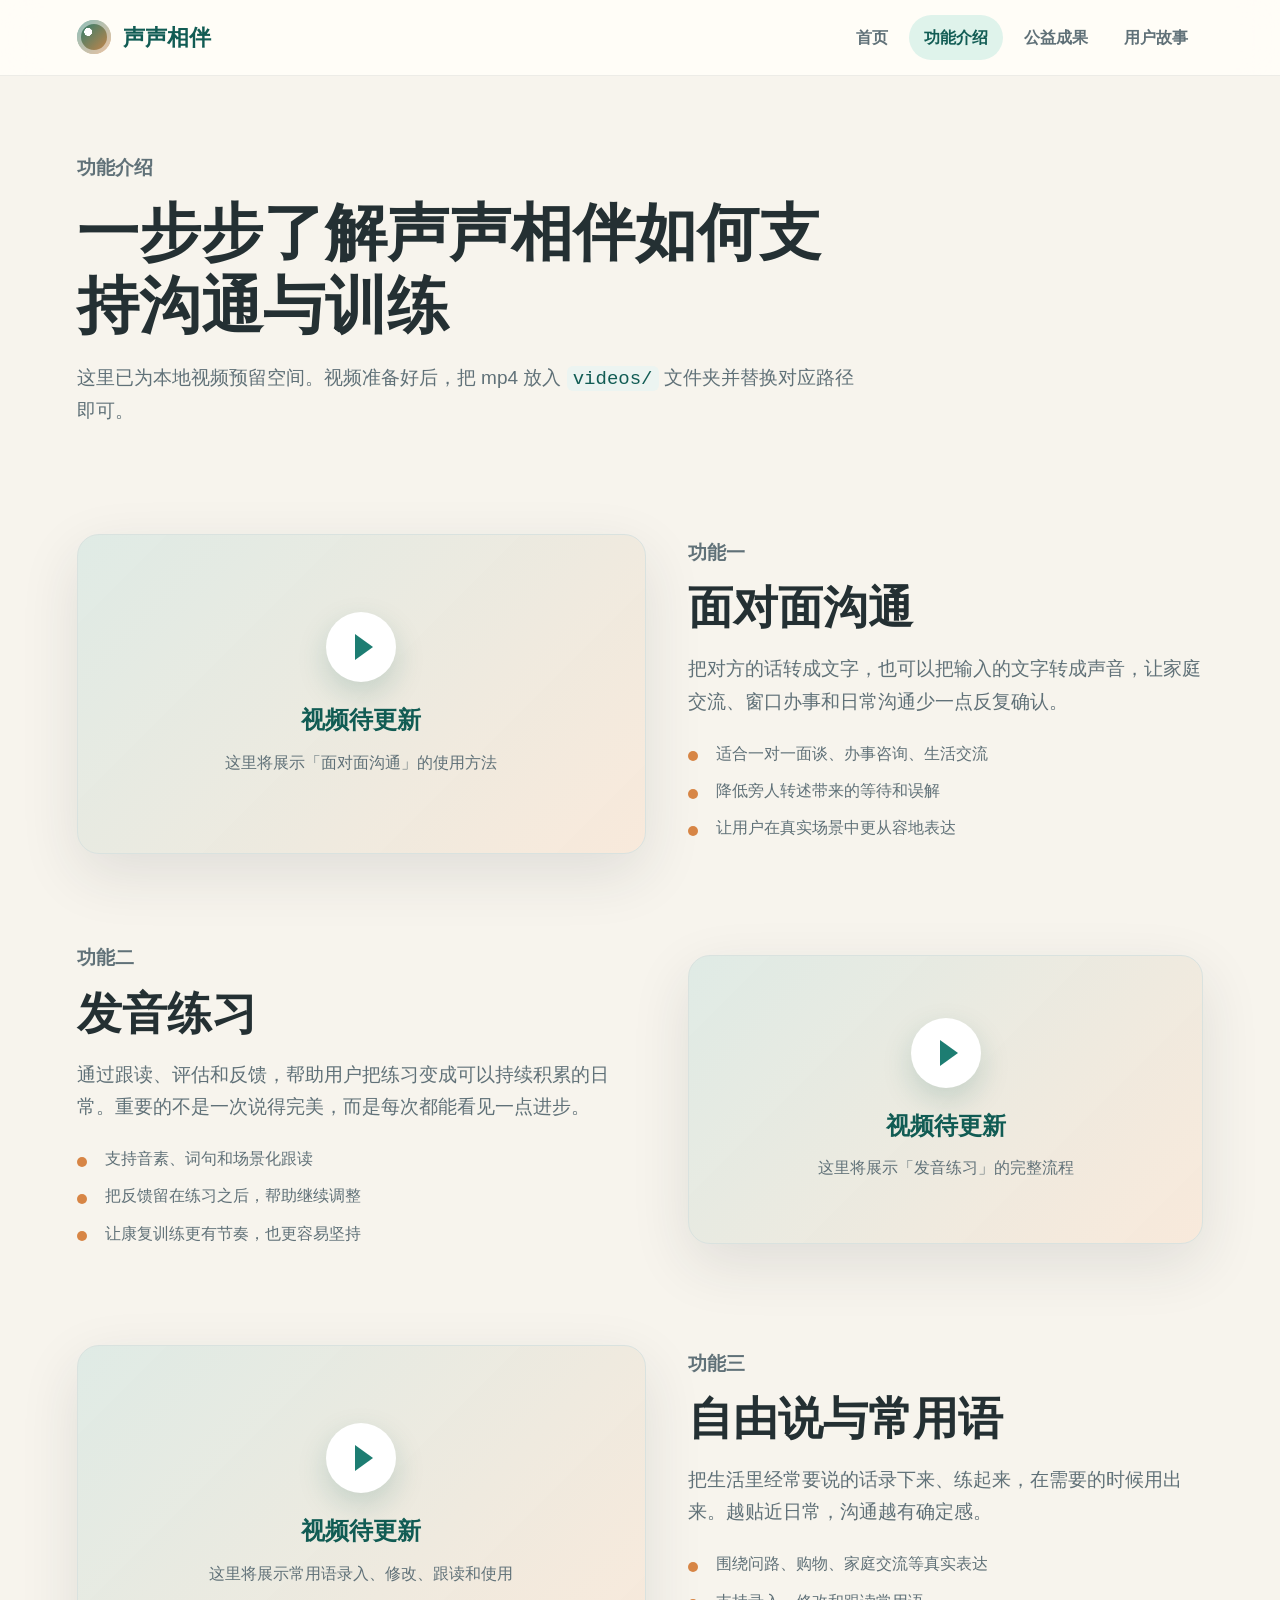
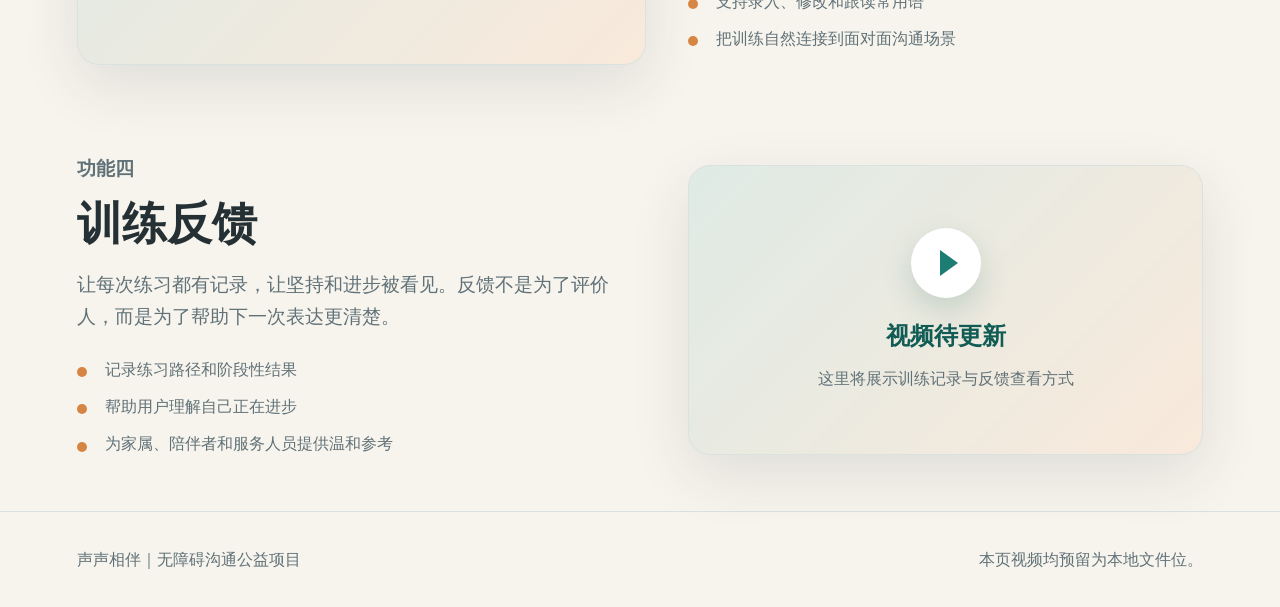
==== features.html @ 74983204 "feat: create shengsheng xiangban static site" ====
<!doctype html>
<html lang="zh-CN">
  <head>
    <meta charset="utf-8" />
    <meta name="viewport" content="width=device-width, initial-scale=1" />
    <title>功能介绍｜声声相伴</title>
    <meta name="description" content="了解声声相伴如何通过面对面沟通、发音练习、自由说和训练反馈支持无障碍沟通。" />
    <link rel="stylesheet" href="assets/styles.css" />
  </head>
  <body>
    <a class="skip-link" href="#main">跳到主要内容</a>
    <header class="site-header">
      <a class="brand" href="index.html"><span class="brand-mark" aria-hidden="true"></span><span>声声相伴</span></a>
      <button class="nav-toggle" type="button" aria-expanded="false" aria-controls="site-nav">
        <span class="sr-only">打开导航</span><span aria-hidden="true"></span>
      </button>
      <nav class="site-nav" id="site-nav" aria-label="主导航">
        <a href="index.html">首页</a>
        <a class="active" href="features.html">功能介绍</a>
        <a href="impact.html">公益成果</a>
        <a href="stories.html">用户故事</a>
      </nav>
    </header>

    <main id="main">
      <section class="page-hero">
        <p class="eyebrow">功能介绍</p>
        <h1>一步步了解声声相伴如何支持沟通与训练</h1>
        <p>这里已为本地视频预留空间。视频准备好后，把 mp4 放入 <code>videos/</code> 文件夹并替换对应路径即可。</p>
      </section>

      <section class="feature-detail" id="face-to-face">
        <div class="video-placeholder" data-video-label="面对面沟通" data-video-src="videos/face-to-face.mp4">
          <div class="play-mark" aria-hidden="true"></div>
          <p>视频待更新</p>
          <span>这里将展示「面对面沟通」的使用方法</span>
        </div>
        <div class="detail-copy">
          <p class="eyebrow">功能一</p>
          <h2>面对面沟通</h2>
          <p>把对方的话转成文字，也可以把输入的文字转成声音，让家庭交流、窗口办事和日常沟通少一点反复确认。</p>
          <ul class="check-list">
            <li>适合一对一面谈、办事咨询、生活交流</li>
            <li>降低旁人转述带来的等待和误解</li>
            <li>让用户在真实场景中更从容地表达</li>
          </ul>
        </div>
      </section>

      <section class="feature-detail reverse" id="pronunciation">
        <div class="video-placeholder" data-video-label="发音练习" data-video-src="videos/pronunciation-practice.mp4">
          <div class="play-mark" aria-hidden="true"></div>
          <p>视频待更新</p>
          <span>这里将展示「发音练习」的完整流程</span>
        </div>
        <div class="detail-copy">
          <p class="eyebrow">功能二</p>
          <h2>发音练习</h2>
          <p>通过跟读、评估和反馈，帮助用户把练习变成可以持续积累的日常。重要的不是一次说得完美，而是每次都能看见一点进步。</p>
          <ul class="check-list">
            <li>支持音素、词句和场景化跟读</li>
            <li>把反馈留在练习之后，帮助继续调整</li>
            <li>让康复训练更有节奏，也更容易坚持</li>
          </ul>
        </div>
      </section>

      <section class="feature-detail" id="daily-phrases">
        <div class="video-placeholder" data-video-label="自由说与常用语" data-video-src="videos/daily-phrases.mp4">
          <div class="play-mark" aria-hidden="true"></div>
          <p>视频待更新</p>
          <span>这里将展示常用语录入、修改、跟读和使用</span>
        </div>
        <div class="detail-copy">
          <p class="eyebrow">功能三</p>
          <h2>自由说与常用语</h2>
          <p>把生活里经常要说的话录下来、练起来，在需要的时候用出来。越贴近日常，沟通越有确定感。</p>
          <ul class="check-list">
            <li>围绕问路、购物、家庭交流等真实表达</li>
            <li>支持录入、修改和跟读常用语</li>
            <li>把训练自然连接到面对面沟通场景</li>
          </ul>
        </div>
      </section>

      <section class="feature-detail reverse" id="reports">
        <div class="video-placeholder" data-video-label="训练反馈" data-video-src="videos/training-feedback.mp4">
          <div class="play-mark" aria-hidden="true"></div>
          <p>视频待更新</p>
          <span>这里将展示训练记录与反馈查看方式</span>
        </div>
        <div class="detail-copy">
          <p class="eyebrow">功能四</p>
          <h2>训练反馈</h2>
          <p>让每次练习都有记录，让坚持和进步被看见。反馈不是为了评价人，而是为了帮助下一次表达更清楚。</p>
          <ul class="check-list">
            <li>记录练习路径和阶段性结果</li>
            <li>帮助用户理解自己正在进步</li>
            <li>为家属、陪伴者和服务人员提供温和参考</li>
          </ul>
        </div>
      </section>
    </main>

    <footer class="site-footer">
      <p>声声相伴｜无障碍沟通公益项目</p>
      <p>本页视频均预留为本地文件位。</p>
    </footer>
    <script src="assets/main.js"></script>
  </body>
</html>
---- assets/styles.css ----
:root {
  --ink: #243033;
  --muted: #607178;
  --soft: #f7f4ed;
  --paper: #fffdf8;
  --line: #d9e2df;
  --teal: #1d7d72;
  --teal-dark: #115c54;
  --mint: #dff3eb;
  --orange: #d78545;
  --rose: #c86166;
  --blue: #4b79a8;
  --shadow: 0 20px 60px rgba(37, 48, 51, 0.11);
}

* {
  box-sizing: border-box;
}

html {
  scroll-behavior: smooth;
}

body {
  margin: 0;
  color: var(--ink);
  background: var(--soft);
  font-family: -apple-system, BlinkMacSystemFont, "PingFang SC", "Hiragino Sans GB", "Microsoft YaHei", sans-serif;
  line-height: 1.7;
}

a {
  color: inherit;
}

img {
  display: block;
  max-width: 100%;
}

code {
  padding: 0.08em 0.32em;
  border-radius: 6px;
  background: #ecf4f1;
  color: var(--teal-dark);
}

.skip-link {
  position: absolute;
  left: 16px;
  top: -60px;
  z-index: 20;
  padding: 10px 14px;
  border-radius: 8px;
  background: var(--ink);
  color: #fff;
}

.skip-link:focus {
  top: 16px;
}

.sr-only {
  position: absolute;
  width: 1px;
  height: 1px;
  padding: 0;
  margin: -1px;
  overflow: hidden;
  clip: rect(0, 0, 0, 0);
  white-space: nowrap;
  border: 0;
}

.site-header {
  position: sticky;
  top: 0;
  z-index: 10;
  display: flex;
  align-items: center;
  justify-content: space-between;
  min-height: 76px;
  padding: 0 6vw;
  background: rgba(255, 253, 248, 0.92);
  border-bottom: 1px solid rgba(36, 48, 51, 0.08);
  backdrop-filter: blur(18px);
}

.brand {
  display: inline-flex;
  align-items: center;
  gap: 12px;
  color: var(--teal-dark);
  font-size: 22px;
  font-weight: 800;
  text-decoration: none;
}

.brand-mark {
  width: 34px;
  height: 34px;
  border-radius: 50%;
  background:
    radial-gradient(circle at 33% 35%, #fff 0 12%, transparent 13%),
    linear-gradient(135deg, var(--teal), var(--orange));
  box-shadow: inset 0 0 0 4px rgba(255, 255, 255, 0.5);
}

.site-nav {
  display: flex;
  align-items: center;
  gap: 6px;
}

.site-nav a {
  padding: 9px 15px;
  border-radius: 999px;
  color: var(--muted);
  font-weight: 700;
  text-decoration: none;
}

.site-nav a:hover,
.site-nav a:focus-visible,
.site-nav a.active {
  color: var(--teal-dark);
  background: var(--mint);
  outline: none;
}

.nav-toggle {
  display: none;
}

.section-band,
.section-wrap,
.page-hero,
.feature-detail,
.impact-dashboard,
.timeline-section,
.report-image-wrap,
.activity-grid,
.story-list,
.impact-preview {
  width: min(1180px, 88vw);
  margin-inline: auto;
}

.hero {
  display: grid;
  grid-template-columns: minmax(0, 1.05fr) minmax(360px, 0.95fr);
  gap: 56px;
  align-items: center;
  min-height: calc(100vh - 76px);
  padding: 70px 0 84px;
}

.eyebrow {
  margin: 0 0 12px;
  color: var(--teal);
  font-size: 15px;
  font-weight: 800;
  letter-spacing: 0;
}

h1,
h2,
h3,
p {
  overflow-wrap: anywhere;
}

h1,
h2,
h3 {
  margin: 0;
  line-height: 1.18;
}

h1 {
  max-width: 760px;
  font-size: clamp(44px, 6vw, 76px);
  letter-spacing: 0;
}

h2 {
  font-size: clamp(30px, 3.5vw, 46px);
}

h3 {
  font-size: 23px;
}

.hero-lede,
.page-hero p,
.section-heading p,
.split-feature p,
.detail-copy p {
  color: var(--muted);
  font-size: 19px;
}

.hero-actions {
  display: flex;
  flex-wrap: wrap;
  gap: 14px;
  margin-top: 34px;
}

.button {
  display: inline-flex;
  align-items: center;
  justify-content: center;
  min-height: 48px;
  padding: 0 22px;
  border-radius: 999px;
  font-weight: 800;
  text-decoration: none;
}

.button.primary {
  color: #fff;
  background: var(--teal-dark);
}

.button.secondary {
  color: var(--teal-dark);
  background: #e8f3ee;
}

.hero-visual {
  margin: 0;
  padding: 16px;
  border-radius: 34px;
  background: var(--paper);
  box-shadow: var(--shadow);
}

.hero-visual img {
  width: 100%;
  border-radius: 24px;
}

.section-wrap {
  padding: 78px 0;
}

.section-heading {
  max-width: 760px;
  margin-bottom: 34px;
}

.section-heading.compact {
  max-width: 680px;
  margin-bottom: 22px;
}

.scenario-grid {
  display: grid;
  grid-template-columns: repeat(3, minmax(0, 1fr));
  gap: 22px;
}

.scenario-card,
.activity-grid article,
.story-card {
  background: var(--paper);
  border: 1px solid var(--line);
  border-radius: 18px;
  box-shadow: 0 14px 40px rgba(37, 48, 51, 0.07);
}

.scenario-card {
  padding: 30px;
}

.scenario-icon {
  display: grid;
  place-items: center;
  width: 48px;
  height: 48px;
  margin-bottom: 22px;
  border-radius: 16px;
  color: #fff;
  background: var(--teal);
  font-weight: 900;
}

.scenario-card:nth-child(2) .scenario-icon {
  background: var(--orange);
}

.scenario-card:nth-child(3) .scenario-icon {
  background: var(--blue);
}

.scenario-card p,
.activity-grid p,
.story-flow p {
  color: var(--muted);
}

.split-feature {
  display: grid;
  grid-template-columns: minmax(0, 0.9fr) minmax(420px, 1.1fr);
  gap: 42px;
  align-items: start;
}

.text-link {
  color: var(--teal-dark);
  font-weight: 900;
}

.feature-list {
  display: grid;
  gap: 12px;
}

.feature-list a {
  display: flex;
  justify-content: space-between;
  gap: 20px;
  padding: 20px 22px;
  border: 1px solid var(--line);
  border-radius: 16px;
  background: var(--paper);
  color: var(--ink);
  font-weight: 900;
  text-decoration: none;
}

.feature-list span {
  color: var(--muted);
  font-weight: 600;
}

.impact-preview {
  margin-top: 20px;
  padding: 48px;
  border-radius: 28px;
  background: #123f3a;
  color: #fff;
}

.impact-preview .eyebrow,
.impact-preview .section-heading p {
  color: #bde7dc;
}

.metric-row,
.impact-dashboard {
  display: grid;
  grid-template-columns: repeat(4, minmax(0, 1fr));
  gap: 16px;
}

.metric-row {
  margin: 26px 0 30px;
}

.metric-row div,
.impact-dashboard div {
  padding: 22px;
  border-radius: 18px;
  background: rgba(255, 255, 255, 0.12);
}

.metric-row strong,
.impact-dashboard strong {
  display: block;
  font-size: 44px;
  line-height: 1;
}

.metric-row span,
.impact-dashboard span {
  display: block;
  margin-top: 8px;
  color: #d8eee8;
  font-weight: 700;
}

.story-strip {
  display: grid;
  grid-template-columns: repeat(3, minmax(0, 1fr));
  gap: 16px;
}

.story-strip a {
  min-height: 120px;
  padding: 24px;
  border-radius: 18px;
  background: var(--paper);
  border: 1px solid var(--line);
  color: var(--teal-dark);
  font-size: 20px;
  font-weight: 900;
  text-decoration: none;
}

.page-hero {
  padding: 76px 0 44px;
}

.page-hero h1 {
  font-size: clamp(40px, 5vw, 62px);
}

.page-hero p {
  max-width: 780px;
}

.feature-detail {
  display: grid;
  grid-template-columns: minmax(0, 1.05fr) minmax(320px, 0.95fr);
  gap: 42px;
  align-items: center;
  padding: 44px 0;
}

.feature-detail.reverse .video-placeholder {
  order: 2;
}

.video-placeholder {
  aspect-ratio: 16 / 9;
  display: grid;
  place-items: center;
  align-content: center;
  gap: 8px;
  min-height: 280px;
  padding: 28px;
  border: 1px solid var(--line);
  border-radius: 22px;
  background:
    linear-gradient(135deg, rgba(29, 125, 114, 0.14), rgba(215, 133, 69, 0.16)),
    var(--paper);
  color: var(--teal-dark);
  text-align: center;
  box-shadow: var(--shadow);
}

.play-mark {
  width: 70px;
  height: 70px;
  border-radius: 50%;
  background: #fff;
  box-shadow: 0 12px 30px rgba(17, 92, 84, 0.18);
  position: relative;
}

.play-mark::after {
  content: "";
  position: absolute;
  left: 29px;
  top: 22px;
  width: 0;
  height: 0;
  border-top: 13px solid transparent;
  border-bottom: 13px solid transparent;
  border-left: 18px solid var(--teal);
}

.video-placeholder p {
  margin: 10px 0 0;
  font-size: 24px;
  font-weight: 900;
}

.video-placeholder span {
  color: var(--muted);
}

.check-list {
  padding: 0;
  margin: 22px 0 0;
  list-style: none;
}

.check-list li {
  position: relative;
  padding-left: 28px;
  margin: 10px 0;
  color: var(--muted);
}

.check-list li::before {
  content: "";
  position: absolute;
  left: 0;
  top: 0.72em;
  width: 10px;
  height: 10px;
  border-radius: 50%;
  background: var(--orange);
}

.impact-dashboard {
  padding: 32px;
  border-radius: 26px;
  background: var(--teal-dark);
  color: #fff;
}

.timeline-section,
.report-image-wrap {
  padding: 64px 0 20px;
}

.timeline {
  display: grid;
  gap: 14px;
  padding: 0;
  margin: 0;
  list-style: none;
}

.timeline li {
  display: grid;
  grid-template-columns: 160px 1fr;
  gap: 18px;
  align-items: baseline;
  padding: 18px 22px;
  border-radius: 16px;
  background: var(--paper);
  border: 1px solid var(--line);
}

.timeline time {
  color: var(--teal-dark);
  font-weight: 900;
}

.report-image-wrap img {
  border-radius: 22px;
  border: 1px solid var(--line);
  box-shadow: var(--shadow);
}

.activity-grid {
  display: grid;
  grid-template-columns: repeat(3, minmax(0, 1fr));
  gap: 18px;
  padding: 58px 0 80px;
}

.activity-grid article {
  padding: 24px;
}

.activity-grid span {
  display: inline-flex;
  padding: 5px 12px;
  border-radius: 999px;
  background: var(--mint);
  color: var(--teal-dark);
  font-weight: 900;
}

.activity-grid h3 {
  margin-top: 18px;
}

.activity-grid a {
  color: var(--teal-dark);
  font-weight: 900;
}

.story-list {
  display: grid;
  gap: 26px;
  padding: 28px 0 84px;
}

.story-card {
  padding: 34px;
}

.story-flow {
  display: grid;
  grid-template-columns: repeat(3, minmax(0, 1fr));
  gap: 16px;
  margin-top: 24px;
}

.story-flow div {
  padding: 20px;
  border-radius: 16px;
  background: #f2f8f5;
}

.story-flow strong {
  color: var(--teal-dark);
}

.site-footer {
  display: flex;
  justify-content: space-between;
  gap: 20px;
  padding: 34px 6vw;
  color: var(--muted);
  border-top: 1px solid var(--line);
}

.site-footer p {
  margin: 0;
}

@media (max-width: 900px) {
  .site-header {
    min-height: 68px;
  }

  .nav-toggle {
    display: grid;
    place-items: center;
    width: 44px;
    height: 44px;
    border: 0;
    border-radius: 12px;
    background: var(--mint);
  }

  .nav-toggle span[aria-hidden="true"],
  .nav-toggle span[aria-hidden="true"]::before,
  .nav-toggle span[aria-hidden="true"]::after {
    display: block;
    width: 20px;
    height: 2px;
    background: var(--teal-dark);
    content: "";
  }

  .nav-toggle span[aria-hidden="true"]::before {
    transform: translateY(-7px);
  }

  .nav-toggle span[aria-hidden="true"]::after {
    transform: translateY(5px);
  }

  .site-nav {
    position: absolute;
    left: 6vw;
    right: 6vw;
    top: 74px;
    display: none;
    flex-direction: column;
    align-items: stretch;
    padding: 14px;
    border: 1px solid var(--line);
    border-radius: 18px;
    background: var(--paper);
    box-shadow: var(--shadow);
  }

  .site-nav.open {
    display: flex;
  }

  .hero,
  .split-feature,
  .feature-detail,
  .feature-detail.reverse,
  .scenario-grid,
  .story-strip,
  .story-flow,
  .activity-grid {
    grid-template-columns: 1fr;
  }

  .feature-detail.reverse .video-placeholder {
    order: 0;
  }

  .metric-row,
  .impact-dashboard {
    grid-template-columns: repeat(2, minmax(0, 1fr));
  }

  .hero {
    min-height: auto;
    padding-top: 44px;
  }

  .timeline li {
    grid-template-columns: 1fr;
    gap: 4px;
  }

  .site-footer {
    flex-direction: column;
  }
}

@media (max-width: 560px) {
  .section-band,
  .section-wrap,
  .page-hero,
  .feature-detail,
  .impact-dashboard,
  .timeline-section,
  .report-image-wrap,
  .activity-grid,
  .story-list,
  .impact-preview {
    width: min(100% - 32px, 1180px);
  }

  h1 {
    font-size: 42px;
  }

  .metric-row,
  .impact-dashboard {
    grid-template-columns: 1fr;
  }

  .impact-preview {
    padding: 30px 22px;
  }

  .story-card,
  .scenario-card {
    padding: 24px;
  }
}

@media (prefers-reduced-motion: reduce) {
  html {
    scroll-behavior: auto;
  }
}
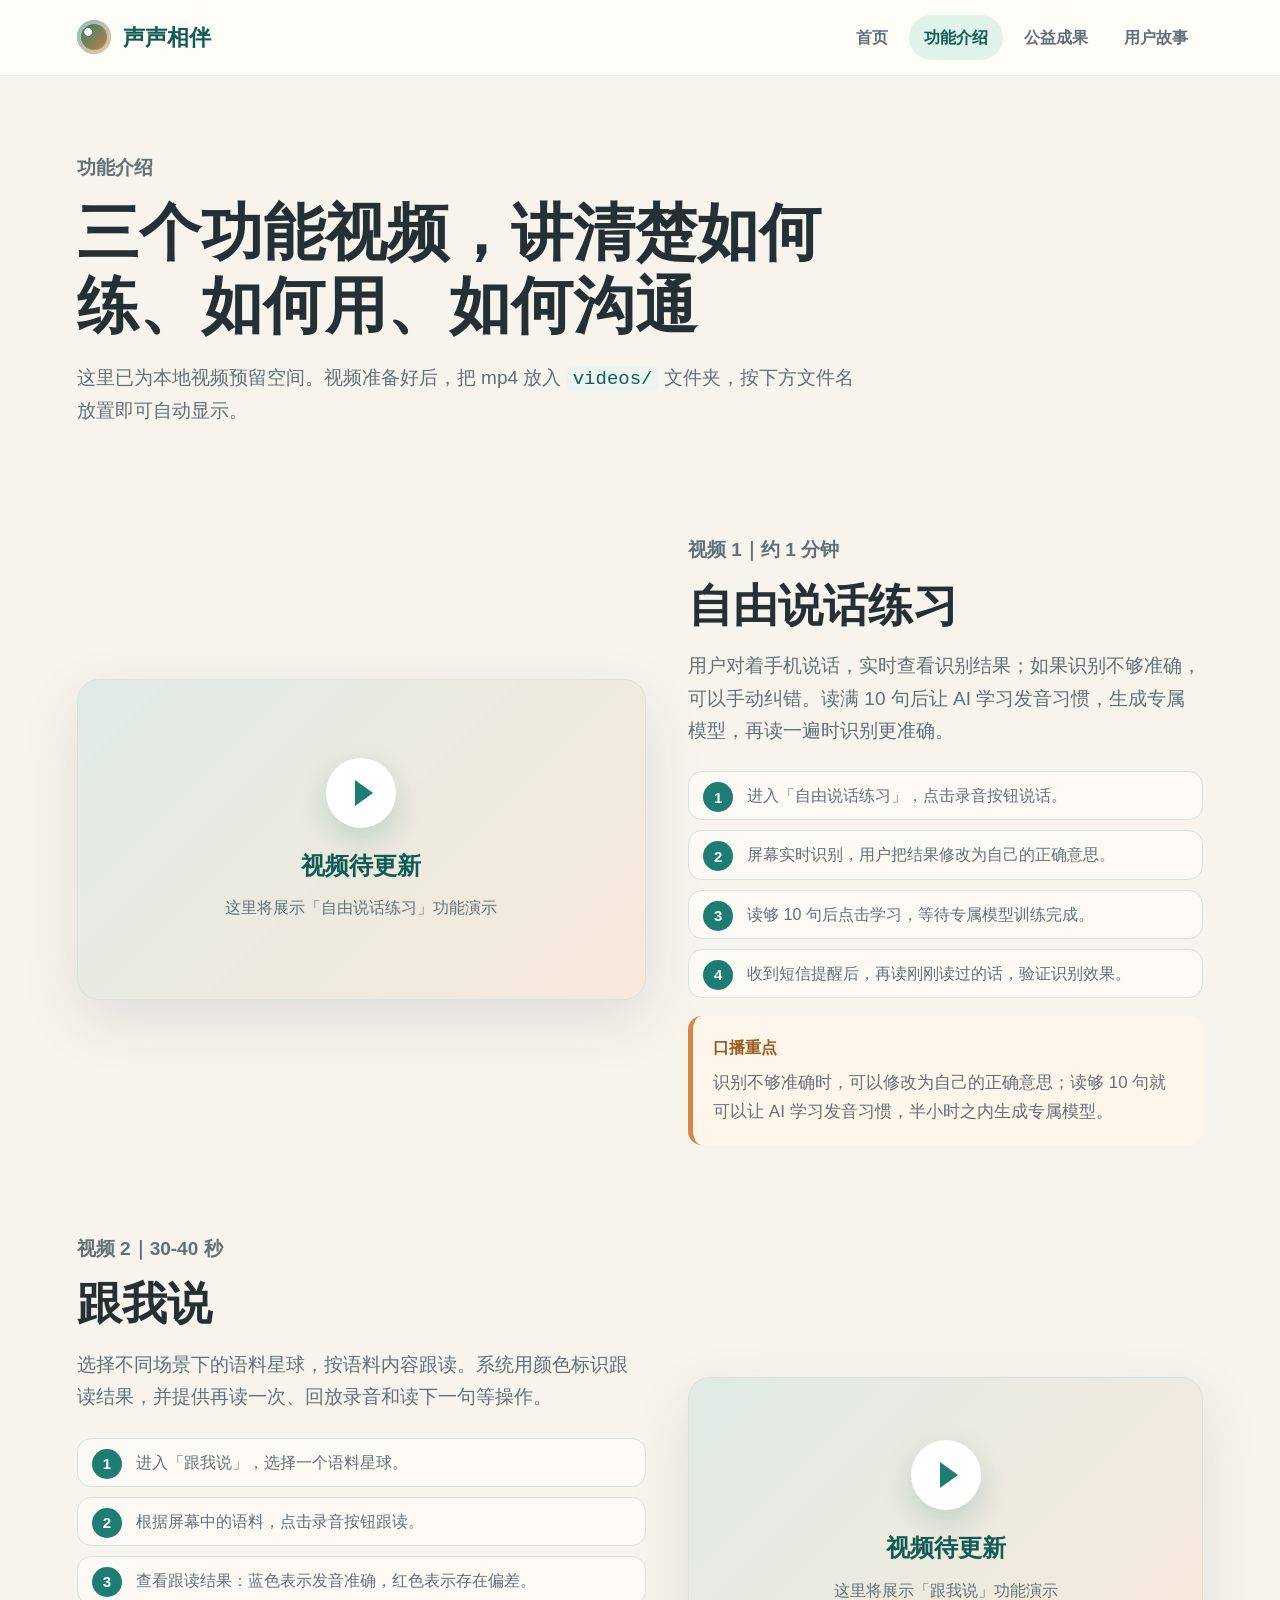
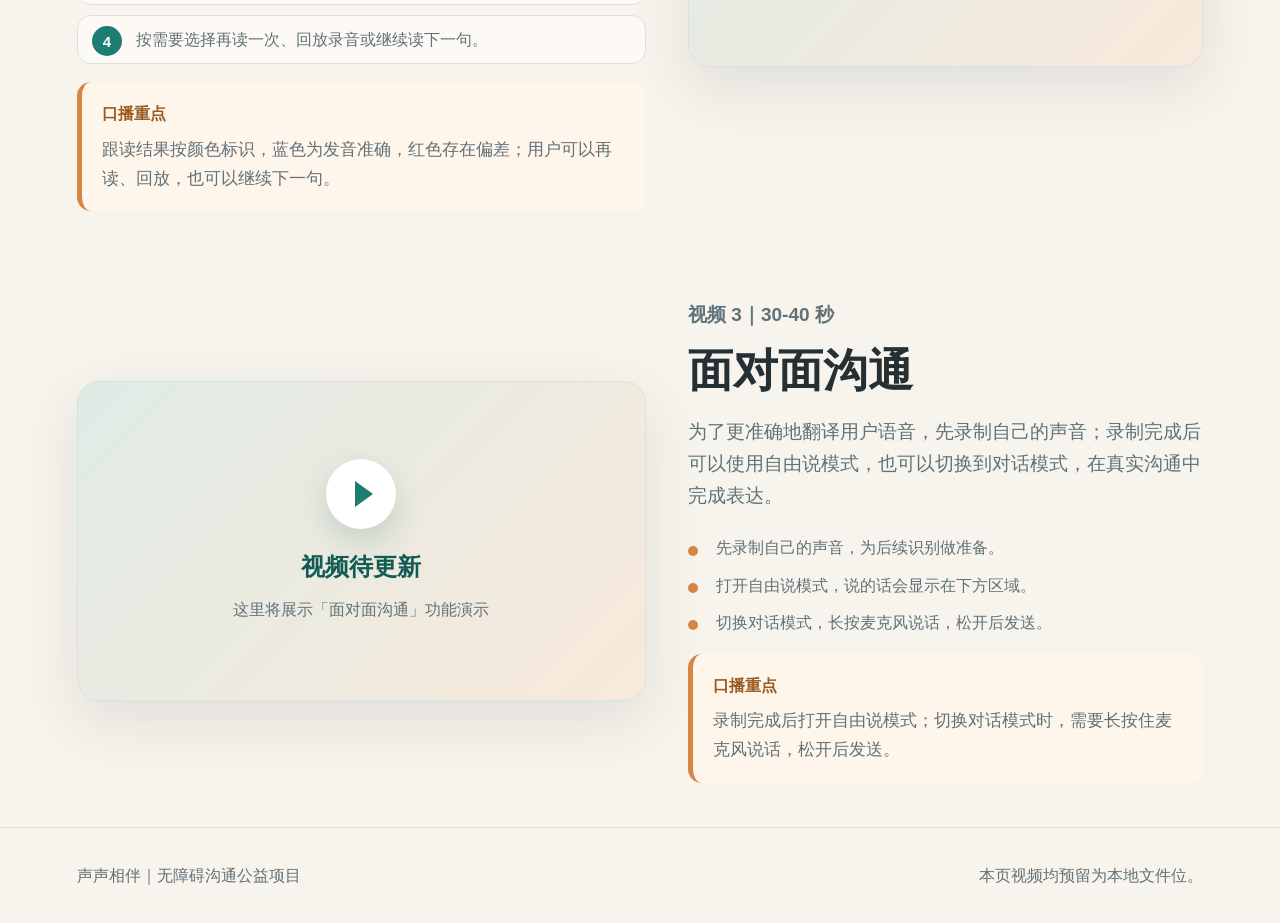
==== commit 2702c328: "feat: refine feature video modules" ====
--- a/features.html
+++ b/features.html
@@ -4,7 +4,7 @@
     <meta charset="utf-8" />
     <meta name="viewport" content="width=device-width, initial-scale=1" />
     <title>功能介绍｜声声相伴</title>
-    <meta name="description" content="了解声声相伴如何通过面对面沟通、发音练习、自由说和训练反馈支持无障碍沟通。" />
+    <meta name="description" content="了解声声相伴如何通过自由说话练习、跟我说和面对面沟通支持无障碍表达。" />
     <link rel="stylesheet" href="assets/styles.css" />
   </head>
   <body>
@@ -25,79 +25,75 @@
     <main id="main">
       <section class="page-hero">
         <p class="eyebrow">功能介绍</p>
-        <h1>一步步了解声声相伴如何支持沟通与训练</h1>
-        <p>这里已为本地视频预留空间。视频准备好后，把 mp4 放入 <code>videos/</code> 文件夹并替换对应路径即可。</p>
+        <h1>三个功能视频，讲清楚如何练、如何用、如何沟通</h1>
+        <p>这里已为本地视频预留空间。视频准备好后，把 mp4 放入 <code>videos/</code> 文件夹，按下方文件名放置即可自动显示。</p>
+      </section>
+
+      <section class="feature-detail" id="free-speech">
+        <div class="video-placeholder" data-video-label="自由说话练习" data-video-src="videos/free-speech-practice.mp4">
+          <div class="play-mark" aria-hidden="true"></div>
+          <p>视频待更新</p>
+          <span>这里将展示「自由说话练习」功能演示</span>
+        </div>
+        <div class="detail-copy">
+          <p class="eyebrow">视频 1｜约 1 分钟</p>
+          <h2>自由说话练习</h2>
+          <p>用户对着手机说话，实时查看识别结果；如果识别不够准确，可以手动纠错。读满 10 句后让 AI 学习发音习惯，生成专属模型，再读一遍时识别更准确。</p>
+          <ol class="demo-steps">
+            <li>进入「自由说话练习」，点击录音按钮说话。</li>
+            <li>屏幕实时识别，用户把结果修改为自己的正确意思。</li>
+            <li>读够 10 句后点击学习，等待专属模型训练完成。</li>
+            <li>收到短信提醒后，再读刚刚读过的话，验证识别效果。</li>
+          </ol>
+          <div class="voiceover-box">
+            <strong>口播重点</strong>
+            <p>识别不够准确时，可以修改为自己的正确意思；读够 10 句就可以让 AI 学习发音习惯，半小时之内生成专属模型。</p>
+          </div>
+        </div>
+      </section>
+
+      <section class="feature-detail reverse" id="follow-me">
+        <div class="video-placeholder" data-video-label="跟我说" data-video-src="videos/follow-me-say.mp4">
+          <div class="play-mark" aria-hidden="true"></div>
+          <p>视频待更新</p>
+          <span>这里将展示「跟我说」功能演示</span>
+        </div>
+        <div class="detail-copy">
+          <p class="eyebrow">视频 2｜30-40 秒</p>
+          <h2>跟我说</h2>
+          <p>选择不同场景下的语料星球，按语料内容跟读。系统用颜色标识跟读结果，并提供再读一次、回放录音和读下一句等操作。</p>
+          <ol class="demo-steps">
+            <li>进入「跟我说」，选择一个语料星球。</li>
+            <li>根据屏幕中的语料，点击录音按钮跟读。</li>
+            <li>查看跟读结果：蓝色表示发音准确，红色表示存在偏差。</li>
+            <li>按需要选择再读一次、回放录音或继续读下一句。</li>
+          </ol>
+          <div class="voiceover-box">
+            <strong>口播重点</strong>
+            <p>跟读结果按颜色标识，蓝色为发音准确，红色存在偏差；用户可以再读、回放，也可以继续下一句。</p>
+          </div>
+        </div>
       </section>
 
       <section class="feature-detail" id="face-to-face">
         <div class="video-placeholder" data-video-label="面对面沟通" data-video-src="videos/face-to-face.mp4">
           <div class="play-mark" aria-hidden="true"></div>
           <p>视频待更新</p>
-          <span>这里将展示「面对面沟通」的使用方法</span>
+          <span>这里将展示「面对面沟通」功能演示</span>
         </div>
         <div class="detail-copy">
-          <p class="eyebrow">功能一</p>
+          <p class="eyebrow">视频 3｜30-40 秒</p>
           <h2>面对面沟通</h2>
-          <p>把对方的话转成文字，也可以把输入的文字转成声音，让家庭交流、窗口办事和日常沟通少一点反复确认。</p>
+          <p>为了更准确地翻译用户语音，先录制自己的声音；录制完成后可以使用自由说模式，也可以切换到对话模式，在真实沟通中完成表达。</p>
           <ul class="check-list">
-            <li>适合一对一面谈、办事咨询、生活交流</li>
-            <li>降低旁人转述带来的等待和误解</li>
-            <li>让用户在真实场景中更从容地表达</li>
+            <li>先录制自己的声音，为后续识别做准备。</li>
+            <li>打开自由说模式，说的话会显示在下方区域。</li>
+            <li>切换对话模式，长按麦克风说话，松开后发送。</li>
           </ul>
-        </div>
-      </section>
-
-      <section class="feature-detail reverse" id="pronunciation">
-        <div class="video-placeholder" data-video-label="发音练习" data-video-src="videos/pronunciation-practice.mp4">
-          <div class="play-mark" aria-hidden="true"></div>
-          <p>视频待更新</p>
-          <span>这里将展示「发音练习」的完整流程</span>
-        </div>
-        <div class="detail-copy">
-          <p class="eyebrow">功能二</p>
-          <h2>发音练习</h2>
-          <p>通过跟读、评估和反馈，帮助用户把练习变成可以持续积累的日常。重要的不是一次说得完美，而是每次都能看见一点进步。</p>
-          <ul class="check-list">
-            <li>支持音素、词句和场景化跟读</li>
-            <li>把反馈留在练习之后，帮助继续调整</li>
-            <li>让康复训练更有节奏，也更容易坚持</li>
-          </ul>
-        </div>
-      </section>
-
-      <section class="feature-detail" id="daily-phrases">
-        <div class="video-placeholder" data-video-label="自由说与常用语" data-video-src="videos/daily-phrases.mp4">
-          <div class="play-mark" aria-hidden="true"></div>
-          <p>视频待更新</p>
-          <span>这里将展示常用语录入、修改、跟读和使用</span>
-        </div>
-        <div class="detail-copy">
-          <p class="eyebrow">功能三</p>
-          <h2>自由说与常用语</h2>
-          <p>把生活里经常要说的话录下来、练起来，在需要的时候用出来。越贴近日常，沟通越有确定感。</p>
-          <ul class="check-list">
-            <li>围绕问路、购物、家庭交流等真实表达</li>
-            <li>支持录入、修改和跟读常用语</li>
-            <li>把训练自然连接到面对面沟通场景</li>
-          </ul>
-        </div>
-      </section>
-
-      <section class="feature-detail reverse" id="reports">
-        <div class="video-placeholder" data-video-label="训练反馈" data-video-src="videos/training-feedback.mp4">
-          <div class="play-mark" aria-hidden="true"></div>
-          <p>视频待更新</p>
-          <span>这里将展示训练记录与反馈查看方式</span>
-        </div>
-        <div class="detail-copy">
-          <p class="eyebrow">功能四</p>
-          <h2>训练反馈</h2>
-          <p>让每次练习都有记录，让坚持和进步被看见。反馈不是为了评价人，而是为了帮助下一次表达更清楚。</p>
-          <ul class="check-list">
-            <li>记录练习路径和阶段性结果</li>
-            <li>帮助用户理解自己正在进步</li>
-            <li>为家属、陪伴者和服务人员提供温和参考</li>
-          </ul>
+          <div class="voiceover-box">
+            <strong>口播重点</strong>
+            <p>录制完成后打开自由说模式；切换对话模式时，需要长按住麦克风说话，松开后发送。</p>
+          </div>
         </div>
       </section>
     </main>
--- a/assets/styles.css
+++ b/assets/styles.css
@@ -472,6 +472,74 @@
   color: var(--muted);
 }
 
+.video-placeholder.has-video {
+  display: block;
+  padding: 0;
+  overflow: hidden;
+  background: #111c1a;
+}
+
+.video-placeholder video {
+  display: block;
+  width: 100%;
+  height: 100%;
+  border-radius: 22px;
+  object-fit: cover;
+}
+
+.demo-steps {
+  display: grid;
+  gap: 10px;
+  padding: 0;
+  margin: 24px 0 0;
+  list-style: none;
+  counter-reset: demo-step;
+}
+
+.demo-steps li {
+  position: relative;
+  min-height: 46px;
+  padding: 10px 14px 10px 58px;
+  border: 1px solid var(--line);
+  border-radius: 14px;
+  background: rgba(255, 253, 248, 0.78);
+  color: var(--muted);
+  counter-increment: demo-step;
+}
+
+.demo-steps li::before {
+  content: counter(demo-step);
+  position: absolute;
+  left: 14px;
+  top: 10px;
+  display: grid;
+  place-items: center;
+  width: 30px;
+  height: 30px;
+  border-radius: 50%;
+  color: #fff;
+  background: var(--teal);
+  font-size: 15px;
+  font-weight: 900;
+}
+
+.voiceover-box {
+  margin-top: 18px;
+  padding: 18px 20px;
+  border-left: 5px solid var(--orange);
+  border-radius: 14px;
+  background: #fff6eb;
+}
+
+.voiceover-box strong {
+  color: #9a5a20;
+}
+
+.voiceover-box p {
+  margin: 8px 0 0;
+  font-size: 17px;
+}
+
 .check-list {
   padding: 0;
   margin: 22px 0 0;
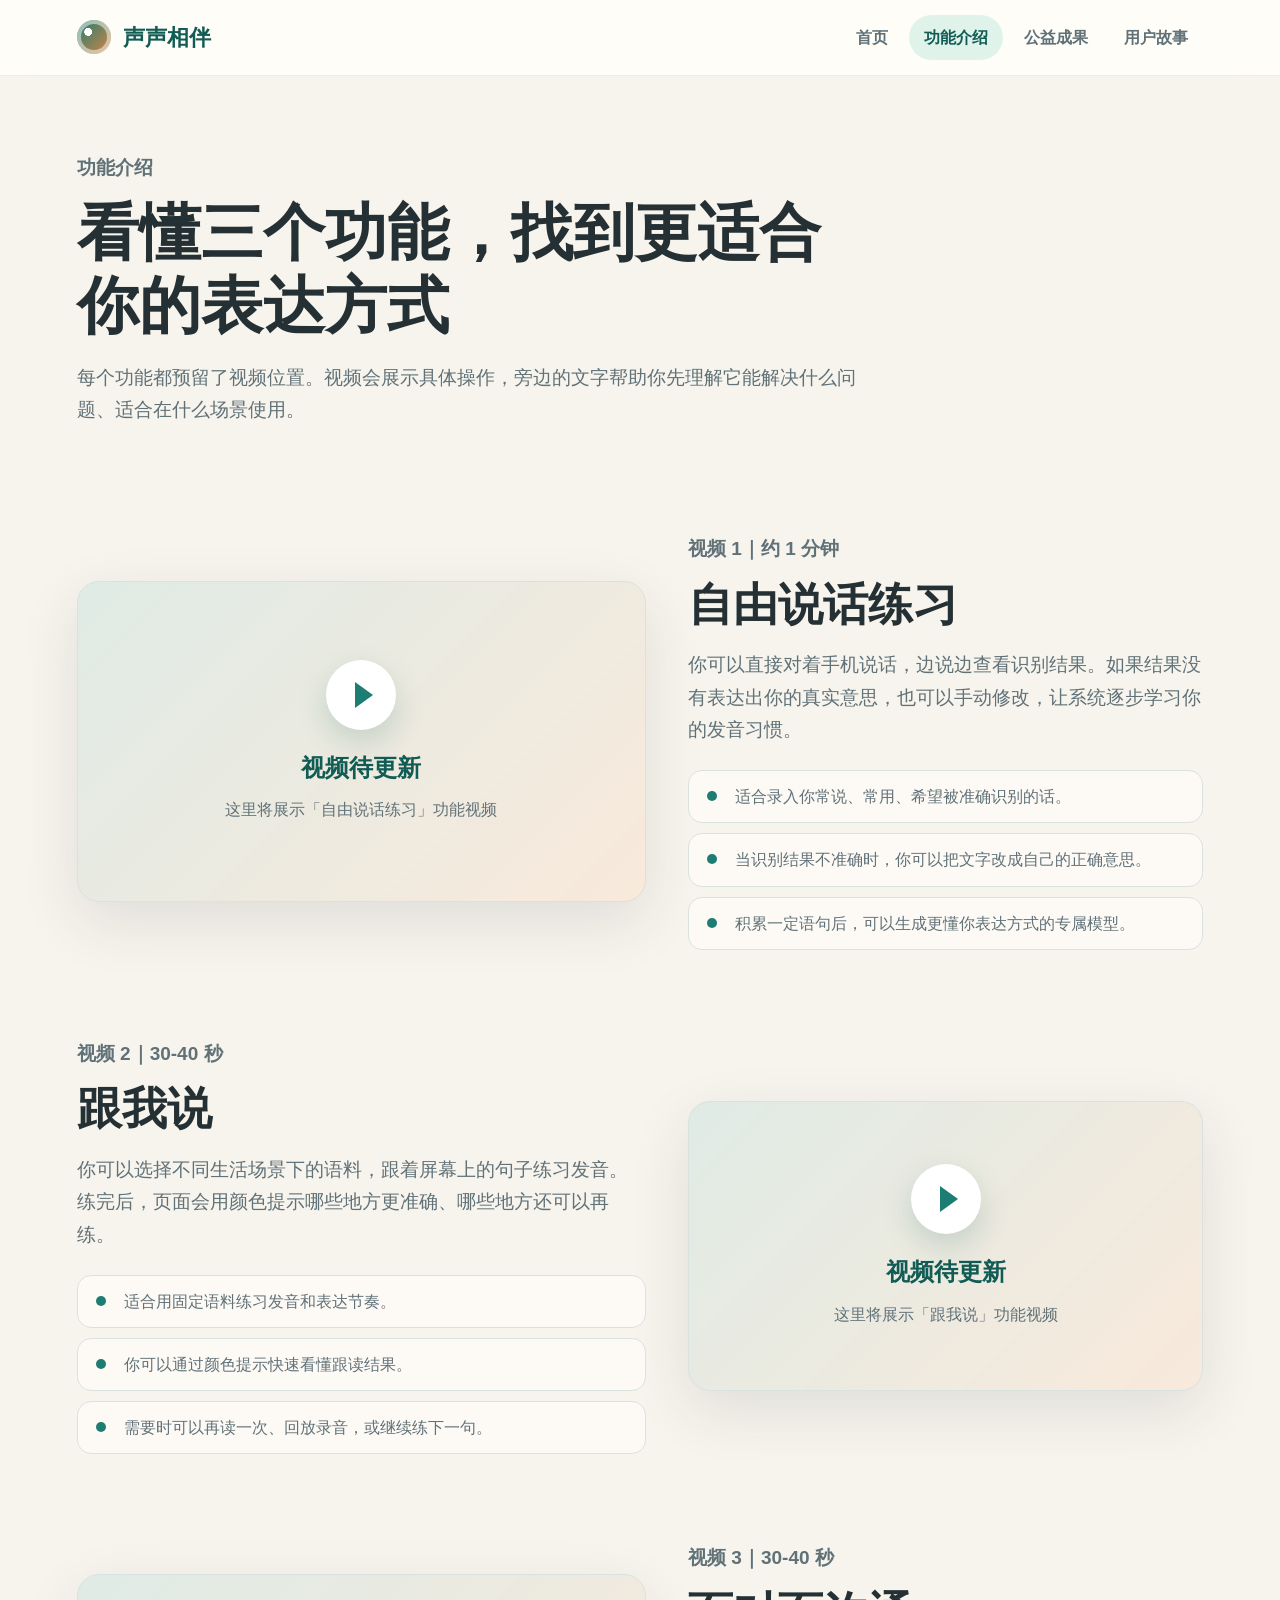
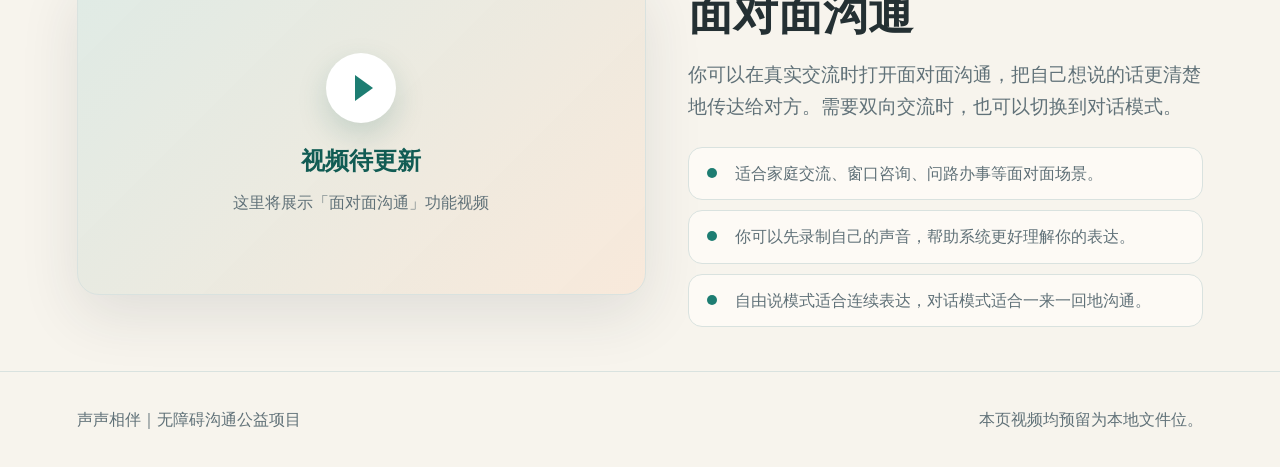
==== commit 4ac98387: "fix: make feature copy user-facing" ====
--- a/features.html
+++ b/features.html
@@ -25,30 +25,25 @@
     <main id="main">
       <section class="page-hero">
         <p class="eyebrow">功能介绍</p>
-        <h1>三个功能视频，讲清楚如何练、如何用、如何沟通</h1>
-        <p>这里已为本地视频预留空间。视频准备好后，把 mp4 放入 <code>videos/</code> 文件夹，按下方文件名放置即可自动显示。</p>
+        <h1>看懂三个功能，找到更适合你的表达方式</h1>
+        <p>每个功能都预留了视频位置。视频会展示具体操作，旁边的文字帮助你先理解它能解决什么问题、适合在什么场景使用。</p>
       </section>
 
       <section class="feature-detail" id="free-speech">
         <div class="video-placeholder" data-video-label="自由说话练习" data-video-src="videos/free-speech-practice.mp4">
           <div class="play-mark" aria-hidden="true"></div>
           <p>视频待更新</p>
-          <span>这里将展示「自由说话练习」功能演示</span>
+          <span>这里将展示「自由说话练习」功能视频</span>
         </div>
         <div class="detail-copy">
           <p class="eyebrow">视频 1｜约 1 分钟</p>
           <h2>自由说话练习</h2>
-          <p>用户对着手机说话，实时查看识别结果；如果识别不够准确，可以手动纠错。读满 10 句后让 AI 学习发音习惯，生成专属模型，再读一遍时识别更准确。</p>
-          <ol class="demo-steps">
-            <li>进入「自由说话练习」，点击录音按钮说话。</li>
-            <li>屏幕实时识别，用户把结果修改为自己的正确意思。</li>
-            <li>读够 10 句后点击学习，等待专属模型训练完成。</li>
-            <li>收到短信提醒后，再读刚刚读过的话，验证识别效果。</li>
-          </ol>
-          <div class="voiceover-box">
-            <strong>口播重点</strong>
-            <p>识别不够准确时，可以修改为自己的正确意思；读够 10 句就可以让 AI 学习发音习惯，半小时之内生成专属模型。</p>
-          </div>
+          <p>你可以直接对着手机说话，边说边查看识别结果。如果结果没有表达出你的真实意思，也可以手动修改，让系统逐步学习你的发音习惯。</p>
+          <ul class="feature-points">
+            <li>适合录入你常说、常用、希望被准确识别的话。</li>
+            <li>当识别结果不准确时，你可以把文字改成自己的正确意思。</li>
+            <li>积累一定语句后，可以生成更懂你表达方式的专属模型。</li>
+          </ul>
         </div>
       </section>
 
@@ -56,22 +51,17 @@
         <div class="video-placeholder" data-video-label="跟我说" data-video-src="videos/follow-me-say.mp4">
           <div class="play-mark" aria-hidden="true"></div>
           <p>视频待更新</p>
-          <span>这里将展示「跟我说」功能演示</span>
+          <span>这里将展示「跟我说」功能视频</span>
         </div>
         <div class="detail-copy">
           <p class="eyebrow">视频 2｜30-40 秒</p>
           <h2>跟我说</h2>
-          <p>选择不同场景下的语料星球，按语料内容跟读。系统用颜色标识跟读结果，并提供再读一次、回放录音和读下一句等操作。</p>
-          <ol class="demo-steps">
-            <li>进入「跟我说」，选择一个语料星球。</li>
-            <li>根据屏幕中的语料，点击录音按钮跟读。</li>
-            <li>查看跟读结果：蓝色表示发音准确，红色表示存在偏差。</li>
-            <li>按需要选择再读一次、回放录音或继续读下一句。</li>
-          </ol>
-          <div class="voiceover-box">
-            <strong>口播重点</strong>
-            <p>跟读结果按颜色标识，蓝色为发音准确，红色存在偏差；用户可以再读、回放，也可以继续下一句。</p>
-          </div>
+          <p>你可以选择不同生活场景下的语料，跟着屏幕上的句子练习发音。练完后，页面会用颜色提示哪些地方更准确、哪些地方还可以再练。</p>
+          <ul class="feature-points">
+            <li>适合用固定语料练习发音和表达节奏。</li>
+            <li>你可以通过颜色提示快速看懂跟读结果。</li>
+            <li>需要时可以再读一次、回放录音，或继续练下一句。</li>
+          </ul>
         </div>
       </section>
 
@@ -79,21 +69,17 @@
         <div class="video-placeholder" data-video-label="面对面沟通" data-video-src="videos/face-to-face.mp4">
           <div class="play-mark" aria-hidden="true"></div>
           <p>视频待更新</p>
-          <span>这里将展示「面对面沟通」功能演示</span>
+          <span>这里将展示「面对面沟通」功能视频</span>
         </div>
         <div class="detail-copy">
           <p class="eyebrow">视频 3｜30-40 秒</p>
           <h2>面对面沟通</h2>
-          <p>为了更准确地翻译用户语音，先录制自己的声音；录制完成后可以使用自由说模式，也可以切换到对话模式，在真实沟通中完成表达。</p>
-          <ul class="check-list">
-            <li>先录制自己的声音，为后续识别做准备。</li>
-            <li>打开自由说模式，说的话会显示在下方区域。</li>
-            <li>切换对话模式，长按麦克风说话，松开后发送。</li>
+          <p>你可以在真实交流时打开面对面沟通，把自己想说的话更清楚地传达给对方。需要双向交流时，也可以切换到对话模式。</p>
+          <ul class="feature-points">
+            <li>适合家庭交流、窗口咨询、问路办事等面对面场景。</li>
+            <li>你可以先录制自己的声音，帮助系统更好理解你的表达。</li>
+            <li>自由说模式适合连续表达，对话模式适合一来一回地沟通。</li>
           </ul>
-          <div class="voiceover-box">
-            <strong>口播重点</strong>
-            <p>录制完成后打开自由说模式；切换对话模式时，需要长按住麦克风说话，松开后发送。</p>
-          </div>
         </div>
       </section>
     </main>
--- a/assets/styles.css
+++ b/assets/styles.css
@@ -487,57 +487,33 @@
   object-fit: cover;
 }
 
-.demo-steps {
+.feature-points {
   display: grid;
   gap: 10px;
   padding: 0;
   margin: 24px 0 0;
   list-style: none;
-  counter-reset: demo-step;
-}
-
-.demo-steps li {
+}
+
+.feature-points li {
   position: relative;
   min-height: 46px;
-  padding: 10px 14px 10px 58px;
+  padding: 12px 16px 12px 46px;
   border: 1px solid var(--line);
   border-radius: 14px;
   background: rgba(255, 253, 248, 0.78);
   color: var(--muted);
-  counter-increment: demo-step;
-}
-
-.demo-steps li::before {
-  content: counter(demo-step);
+}
+
+.feature-points li::before {
+  content: "";
   position: absolute;
-  left: 14px;
-  top: 10px;
-  display: grid;
-  place-items: center;
-  width: 30px;
-  height: 30px;
+  left: 18px;
+  top: 1.25em;
+  width: 10px;
+  height: 10px;
   border-radius: 50%;
-  color: #fff;
   background: var(--teal);
-  font-size: 15px;
-  font-weight: 900;
-}
-
-.voiceover-box {
-  margin-top: 18px;
-  padding: 18px 20px;
-  border-left: 5px solid var(--orange);
-  border-radius: 14px;
-  background: #fff6eb;
-}
-
-.voiceover-box strong {
-  color: #9a5a20;
-}
-
-.voiceover-box p {
-  margin: 8px 0 0;
-  font-size: 17px;
 }
 
 .check-list {
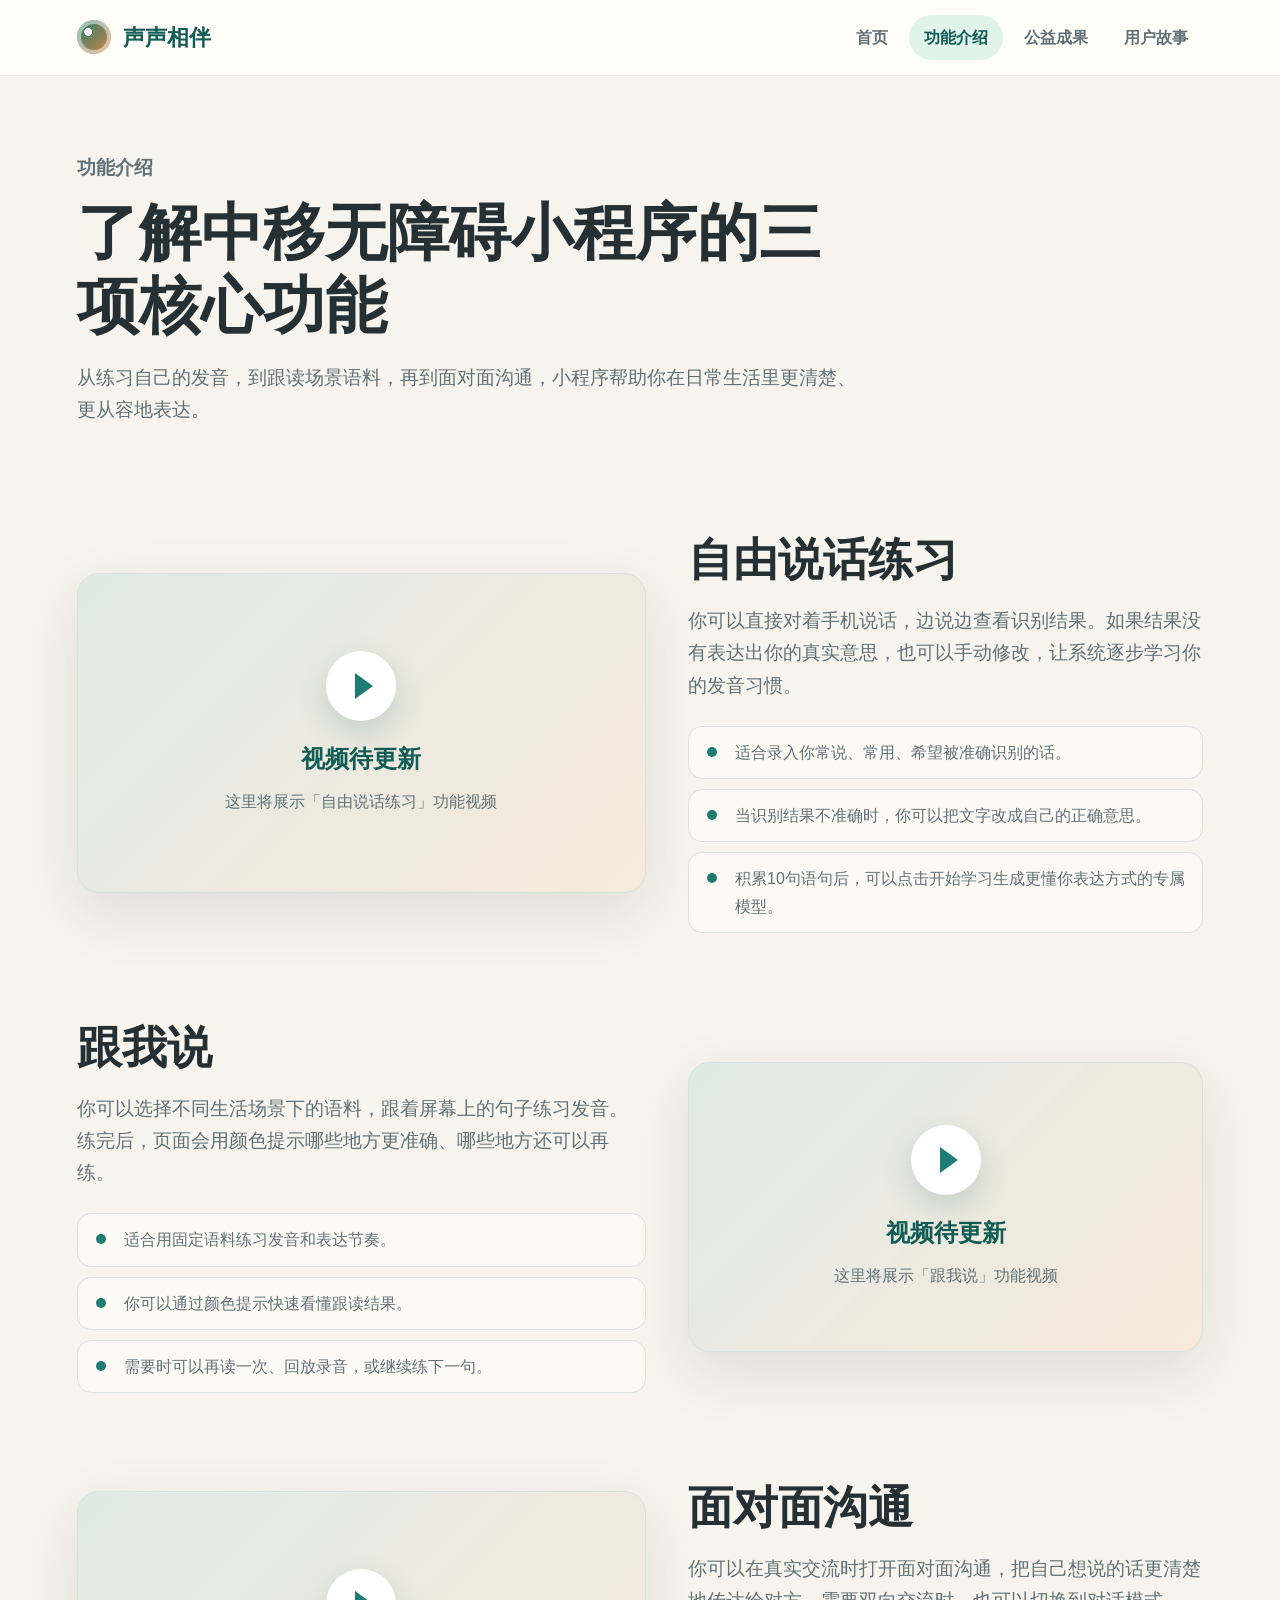
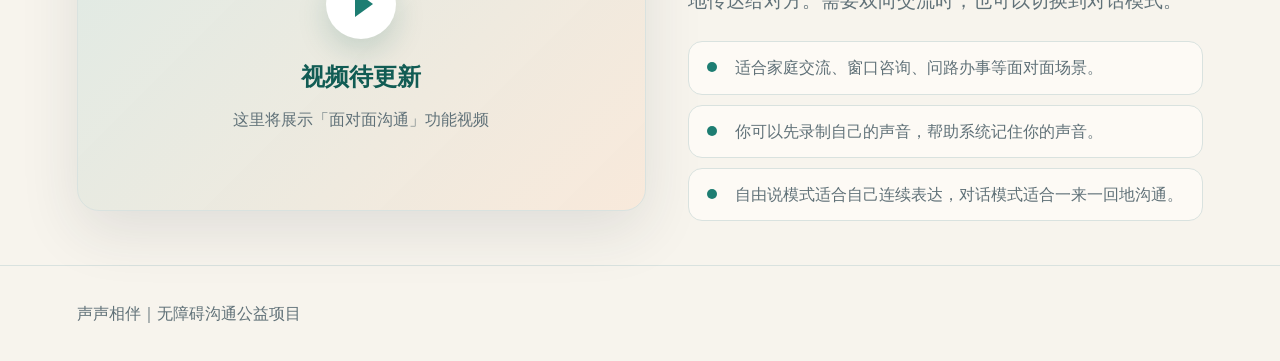
==== commit 6e69be61: "feat: update volunteer site content and assets" ====
--- a/features.html
+++ b/features.html
@@ -25,8 +25,8 @@
     <main id="main">
       <section class="page-hero">
         <p class="eyebrow">功能介绍</p>
-        <h1>看懂三个功能，找到更适合你的表达方式</h1>
-        <p>每个功能都预留了视频位置。视频会展示具体操作，旁边的文字帮助你先理解它能解决什么问题、适合在什么场景使用。</p>
+        <h1>了解中移无障碍小程序的三项核心功能</h1>
+        <p>从练习自己的发音，到跟读场景语料，再到面对面沟通，小程序帮助你在日常生活里更清楚、更从容地表达。</p>
       </section>
 
       <section class="feature-detail" id="free-speech">
@@ -36,13 +36,12 @@
           <span>这里将展示「自由说话练习」功能视频</span>
         </div>
         <div class="detail-copy">
-          <p class="eyebrow">视频 1｜约 1 分钟</p>
           <h2>自由说话练习</h2>
           <p>你可以直接对着手机说话，边说边查看识别结果。如果结果没有表达出你的真实意思，也可以手动修改，让系统逐步学习你的发音习惯。</p>
           <ul class="feature-points">
             <li>适合录入你常说、常用、希望被准确识别的话。</li>
             <li>当识别结果不准确时，你可以把文字改成自己的正确意思。</li>
-            <li>积累一定语句后，可以生成更懂你表达方式的专属模型。</li>
+            <li>积累10句语句后，可以点击开始学习生成更懂你表达方式的专属模型。</li>
           </ul>
         </div>
       </section>
@@ -54,7 +53,6 @@
           <span>这里将展示「跟我说」功能视频</span>
         </div>
         <div class="detail-copy">
-          <p class="eyebrow">视频 2｜30-40 秒</p>
           <h2>跟我说</h2>
           <p>你可以选择不同生活场景下的语料，跟着屏幕上的句子练习发音。练完后，页面会用颜色提示哪些地方更准确、哪些地方还可以再练。</p>
           <ul class="feature-points">
@@ -72,13 +70,12 @@
           <span>这里将展示「面对面沟通」功能视频</span>
         </div>
         <div class="detail-copy">
-          <p class="eyebrow">视频 3｜30-40 秒</p>
           <h2>面对面沟通</h2>
           <p>你可以在真实交流时打开面对面沟通，把自己想说的话更清楚地传达给对方。需要双向交流时，也可以切换到对话模式。</p>
           <ul class="feature-points">
             <li>适合家庭交流、窗口咨询、问路办事等面对面场景。</li>
-            <li>你可以先录制自己的声音，帮助系统更好理解你的表达。</li>
-            <li>自由说模式适合连续表达，对话模式适合一来一回地沟通。</li>
+            <li>你可以先录制自己的声音，帮助系统记住你的声音。</li>
+            <li>自由说模式适合自己连续表达，对话模式适合一来一回地沟通。</li>
           </ul>
         </div>
       </section>
@@ -86,7 +83,6 @@
 
     <footer class="site-footer">
       <p>声声相伴｜无障碍沟通公益项目</p>
-      <p>本页视频均预留为本地文件位。</p>
     </footer>
     <script src="assets/main.js"></script>
   </body>
--- a/assets/styles.css
+++ b/assets/styles.css
@@ -136,10 +136,10 @@
 .section-wrap,
 .page-hero,
 .feature-detail,
+.coverage-feature,
 .impact-dashboard,
-.timeline-section,
-.report-image-wrap,
-.activity-grid,
+.activity-overview,
+.media-coverage,
 .story-list,
 .impact-preview {
   width: min(1180px, 88vw);
@@ -205,6 +205,52 @@
   flex-wrap: wrap;
   gap: 14px;
   margin-top: 34px;
+}
+
+.mission-panel {
+  margin-top: 26px;
+  padding: 18px 20px;
+  border-left: 5px solid var(--orange);
+  border-radius: 16px;
+  background: rgba(255, 253, 248, 0.78);
+  box-shadow: 0 12px 36px rgba(37, 48, 51, 0.07);
+}
+
+.mission-panel strong {
+  color: var(--teal-dark);
+  font-size: 18px;
+}
+
+.mission-panel p {
+  margin: 6px 0 0;
+  color: var(--muted);
+}
+
+.service-pill-grid {
+  display: grid;
+  grid-template-columns: repeat(3, minmax(0, 1fr));
+  gap: 12px;
+  margin-top: 18px;
+}
+
+.service-pill-grid article {
+  min-height: 132px;
+  padding: 16px;
+  border: 1px solid var(--line);
+  border-radius: 16px;
+  background: var(--paper);
+}
+
+.service-pill-grid span {
+  color: var(--teal-dark);
+  font-weight: 900;
+}
+
+.service-pill-grid p {
+  margin: 8px 0 0;
+  color: var(--muted);
+  font-size: 15px;
+  line-height: 1.55;
 }
 
 .button {
@@ -241,6 +287,107 @@
   border-radius: 24px;
 }
 
+.hero-carousel {
+  position: relative;
+  overflow: hidden;
+  border-radius: 34px;
+  background: var(--paper);
+  box-shadow: var(--shadow);
+}
+
+.carousel-track {
+  display: flex;
+  transition: transform 520ms ease;
+}
+
+.carousel-slide {
+  flex: 0 0 100%;
+  margin: 0;
+  padding: 16px;
+}
+
+.carousel-slide img {
+  width: 100%;
+  height: 460px;
+  border-radius: 24px;
+  object-fit: cover;
+  background: var(--mint);
+}
+
+.carousel-placeholder {
+  display: grid;
+  align-content: end;
+  min-height: 460px;
+  padding: 34px;
+  border-radius: 24px;
+  background:
+    linear-gradient(145deg, rgba(29, 125, 114, 0.18), rgba(215, 133, 69, 0.18)),
+    var(--mint);
+  color: var(--ink);
+}
+
+.carousel-placeholder.warm {
+  background:
+    linear-gradient(145deg, rgba(215, 133, 69, 0.2), rgba(200, 97, 102, 0.14)),
+    #fff1df;
+}
+
+.carousel-placeholder.cool {
+  background:
+    linear-gradient(145deg, rgba(75, 121, 168, 0.2), rgba(29, 125, 114, 0.12)),
+    #edf4fb;
+}
+
+.carousel-placeholder span {
+  width: fit-content;
+  margin-bottom: 12px;
+  padding: 5px 12px;
+  border-radius: 999px;
+  background: rgba(255, 253, 248, 0.78);
+  color: var(--teal-dark);
+  font-size: 14px;
+  font-weight: 900;
+}
+
+.carousel-placeholder strong {
+  font-size: 30px;
+  line-height: 1.2;
+}
+
+.carousel-placeholder p {
+  max-width: 380px;
+  margin: 10px 0 0;
+  color: var(--muted);
+}
+
+.carousel-slide figcaption {
+  min-height: 58px;
+  padding: 14px 6px 0;
+  color: var(--muted);
+  font-weight: 700;
+}
+
+.carousel-dots {
+  position: absolute;
+  right: 30px;
+  bottom: 92px;
+  display: flex;
+  gap: 8px;
+}
+
+.carousel-dots span {
+  width: 9px;
+  height: 9px;
+  border-radius: 999px;
+  background: rgba(36, 48, 51, 0.28);
+  transition: width 220ms ease, background 220ms ease;
+}
+
+.carousel-dots span.active {
+  width: 26px;
+  background: var(--teal-dark);
+}
+
 .section-wrap {
   padding: 78px 0;
 }
@@ -262,7 +409,6 @@
 }
 
 .scenario-card,
-.activity-grid article,
 .story-card {
   background: var(--paper);
   border: 1px solid var(--line);
@@ -295,7 +441,6 @@
 }
 
 .scenario-card p,
-.activity-grid p,
 .story-flow p {
   color: var(--muted);
 }
@@ -547,53 +692,114 @@
   color: #fff;
 }
 
-.timeline-section,
-.report-image-wrap {
-  padding: 64px 0 20px;
-}
-
-.timeline {
-  display: grid;
-  gap: 14px;
-  padding: 0;
+.coverage-feature {
+  display: grid;
+  grid-template-columns: minmax(0, 1.08fr) minmax(320px, 0.92fr);
+  gap: 34px;
+  align-items: center;
+  margin-bottom: 30px;
+  padding: 34px;
+  border: 1px solid var(--line);
+  border-radius: 28px;
+  background: var(--paper);
+  box-shadow: var(--shadow);
+}
+
+.cctv-video {
+  min-height: 330px;
+  box-shadow: none;
+}
+
+.coverage-copy p {
+  color: var(--muted);
+  font-size: 19px;
+}
+
+.coverage-copy a,
+.media-list a {
+  color: var(--teal-dark);
+  font-weight: 900;
+}
+
+.activity-overview,
+.media-coverage {
+  padding: 70px 0 20px;
+}
+
+.activity-overview .section-heading p,
+.media-coverage .section-heading p {
+  color: var(--muted);
+  font-size: 18px;
+}
+
+.activity-summary-panel {
+  display: grid;
+  grid-template-columns: 240px 1fr;
+  gap: 26px;
+  align-items: center;
+  margin-bottom: 22px;
+  padding: 28px;
+  border-radius: 24px;
+  background: #123f3a;
+  color: #fff;
+}
+
+.activity-summary-panel strong {
+  display: block;
+  font-size: 56px;
+  line-height: 1;
+}
+
+.activity-summary-panel span {
+  color: #cceae2;
+  font-weight: 800;
+}
+
+.activity-summary-panel p {
   margin: 0;
-  list-style: none;
-}
-
-.timeline li {
-  display: grid;
-  grid-template-columns: 160px 1fr;
+  color: #e6f6f1;
+}
+
+.activity-card-list {
+  display: grid;
+  grid-template-columns: repeat(2, minmax(0, 1fr));
   gap: 18px;
-  align-items: baseline;
-  padding: 18px 22px;
-  border-radius: 16px;
+}
+
+.activity-card {
+  display: grid;
+  gap: 12px;
+  padding: 24px;
+  border-radius: 18px;
   background: var(--paper);
   border: 1px solid var(--line);
-}
-
-.timeline time {
+  box-shadow: 0 14px 40px rgba(37, 48, 51, 0.07);
+}
+
+.activity-card time {
   color: var(--teal-dark);
   font-weight: 900;
 }
 
-.report-image-wrap img {
-  border-radius: 22px;
-  border: 1px solid var(--line);
-  box-shadow: var(--shadow);
-}
-
-.activity-grid {
-  display: grid;
-  grid-template-columns: repeat(3, minmax(0, 1fr));
-  gap: 18px;
-  padding: 58px 0 80px;
-}
-
-.activity-grid article {
-  padding: 24px;
-}
-
-.activity-grid span {
+.activity-card h3 {
+  margin: 0;
+}
+
+.activity-card p {
+  margin: 0;
+  color: var(--muted);
+}
+
+.card-meta {
+  display: flex;
+  flex-wrap: wrap;
+  gap: 12px;
+  align-items: center;
+  justify-content: space-between;
+  margin-top: 6px;
+}
+
+.card-meta span {
   display: inline-flex;
   padding: 5px 12px;
   border-radius: 999px;
@@ -602,23 +808,85 @@
   font-weight: 900;
 }
 
-.activity-grid h3 {
-  margin-top: 18px;
-}
-
-.activity-grid a {
+.card-meta a {
   color: var(--teal-dark);
   font-weight: 900;
 }
 
+.media-list {
+  display: grid;
+  grid-template-columns: repeat(2, minmax(0, 1fr));
+  gap: 14px;
+  padding-bottom: 78px;
+}
+
+.media-list a {
+  display: grid;
+  gap: 8px;
+  min-height: 126px;
+  padding: 22px;
+  border: 1px solid var(--line);
+  border-radius: 18px;
+  background: var(--paper);
+  text-decoration: none;
+  box-shadow: 0 14px 40px rgba(37, 48, 51, 0.06);
+}
+
+.media-list a:hover,
+.media-list a:focus-visible {
+  outline: 3px solid rgba(29, 125, 114, 0.22);
+  outline-offset: 3px;
+}
+
+.media-list span {
+  color: var(--orange);
+  font-size: 15px;
+  font-weight: 900;
+}
+
+.media-list strong {
+  color: var(--ink);
+  line-height: 1.5;
+}
+
 .story-list {
   display: grid;
-  gap: 26px;
+  gap: 30px;
   padding: 28px 0 84px;
 }
 
 .story-card {
   padding: 34px;
+}
+
+.story-feature {
+  display: grid;
+  grid-template-columns: minmax(280px, 0.86fr) minmax(0, 1.14fr);
+  gap: 32px;
+  align-items: center;
+}
+
+.story-illustration {
+  margin: 0;
+  padding: 14px;
+  border-radius: 24px;
+  background: #f4faf6;
+  border: 1px solid var(--line);
+}
+
+.story-illustration svg {
+  display: block;
+  width: 100%;
+  height: auto;
+}
+
+.story-content > p {
+  color: var(--muted);
+  font-size: 18px;
+}
+
+.story-lede {
+  margin-top: 18px;
 }
 
 .story-flow {
@@ -636,6 +904,131 @@
 
 .story-flow strong {
   color: var(--teal-dark);
+}
+
+.qr-section {
+  padding-top: 34px;
+}
+
+.qr-grid {
+  display: grid;
+  grid-template-columns: repeat(2, minmax(0, 1fr));
+  gap: 32px;
+  align-items: start;
+}
+
+.qr-card {
+  display: grid;
+  justify-items: center;
+  gap: 16px;
+  padding: 28px;
+  border: 1px solid var(--line);
+  border-radius: 24px;
+  background: var(--paper);
+  text-align: center;
+  box-shadow: 0 14px 40px rgba(37, 48, 51, 0.07);
+}
+
+.qr-image {
+  width: min(100%, 430px);
+  height: auto;
+  aspect-ratio: 1;
+  border-radius: 20px;
+  border: 1px solid var(--line);
+  background: #fff;
+  box-shadow: 0 12px 32px rgba(37, 48, 51, 0.08);
+}
+
+.qr-card h3 {
+  margin-top: 8px;
+}
+
+.qr-card p {
+  max-width: 360px;
+  margin: 0;
+  color: var(--muted);
+}
+
+.svg-bg {
+  fill: #eaf7f2;
+}
+
+.svg-bg.warm {
+  fill: #fff1df;
+}
+
+.svg-bg.cool {
+  fill: #edf4fb;
+}
+
+.svg-skin {
+  fill: #f2c9a8;
+}
+
+.svg-hair {
+  fill: none;
+  stroke: #394447;
+  stroke-width: 9;
+  stroke-linecap: round;
+}
+
+.svg-coat {
+  fill: var(--teal);
+}
+
+.svg-coat.orange {
+  fill: var(--orange);
+}
+
+.svg-phone {
+  fill: #fffdf8;
+  stroke: #b9cac5;
+  stroke-width: 4;
+}
+
+.svg-line,
+.svg-ground {
+  fill: none;
+  stroke: #6f8a84;
+  stroke-width: 7;
+  stroke-linecap: round;
+}
+
+.svg-path {
+  fill: none;
+  stroke: #88b8ad;
+  stroke-width: 9;
+  stroke-linecap: round;
+  stroke-dasharray: 3 18;
+}
+
+.svg-building {
+  fill: #94b7d4;
+}
+
+.svg-book {
+  fill: #f8dfbc;
+  stroke: #d78545;
+  stroke-width: 4;
+}
+
+.svg-desk {
+  fill: #d8b07b;
+}
+
+.svg-wave {
+  fill: none;
+  stroke: var(--teal);
+  stroke-width: 7;
+  stroke-linecap: round;
+}
+
+.svg-wave.light {
+  stroke: #77a9c9;
+}
+
+.svg-accent {
+  fill: var(--orange);
 }
 
 .site-footer {
@@ -707,10 +1100,15 @@
   .split-feature,
   .feature-detail,
   .feature-detail.reverse,
+  .coverage-feature,
+  .story-feature,
   .scenario-grid,
+  .service-pill-grid,
   .story-strip,
   .story-flow,
-  .activity-grid {
+  .qr-grid,
+  .activity-card-list,
+  .media-list {
     grid-template-columns: 1fr;
   }
 
@@ -728,9 +1126,12 @@
     padding-top: 44px;
   }
 
-  .timeline li {
-    grid-template-columns: 1fr;
-    gap: 4px;
+  .carousel-placeholder {
+    min-height: 360px;
+  }
+
+  .carousel-slide img {
+    height: 360px;
   }
 
   .site-footer {
@@ -743,10 +1144,10 @@
   .section-wrap,
   .page-hero,
   .feature-detail,
+  .coverage-feature,
   .impact-dashboard,
-  .timeline-section,
-  .report-image-wrap,
-  .activity-grid,
+  .activity-overview,
+  .media-coverage,
   .story-list,
   .impact-preview {
     width: min(100% - 32px, 1180px);
@@ -765,6 +1166,37 @@
     padding: 30px 22px;
   }
 
+  .carousel-slide {
+    padding: 12px;
+  }
+
+  .carousel-placeholder {
+    min-height: 300px;
+    padding: 24px;
+  }
+
+  .carousel-slide img {
+    height: 300px;
+  }
+
+  .carousel-placeholder strong {
+    font-size: 24px;
+  }
+
+  .carousel-dots {
+    right: 24px;
+    bottom: 86px;
+  }
+
+  .coverage-feature,
+  .activity-summary-panel {
+    padding: 24px;
+  }
+
+  .activity-summary-panel {
+    grid-template-columns: 1fr;
+  }
+
   .story-card,
   .scenario-card {
     padding: 24px;
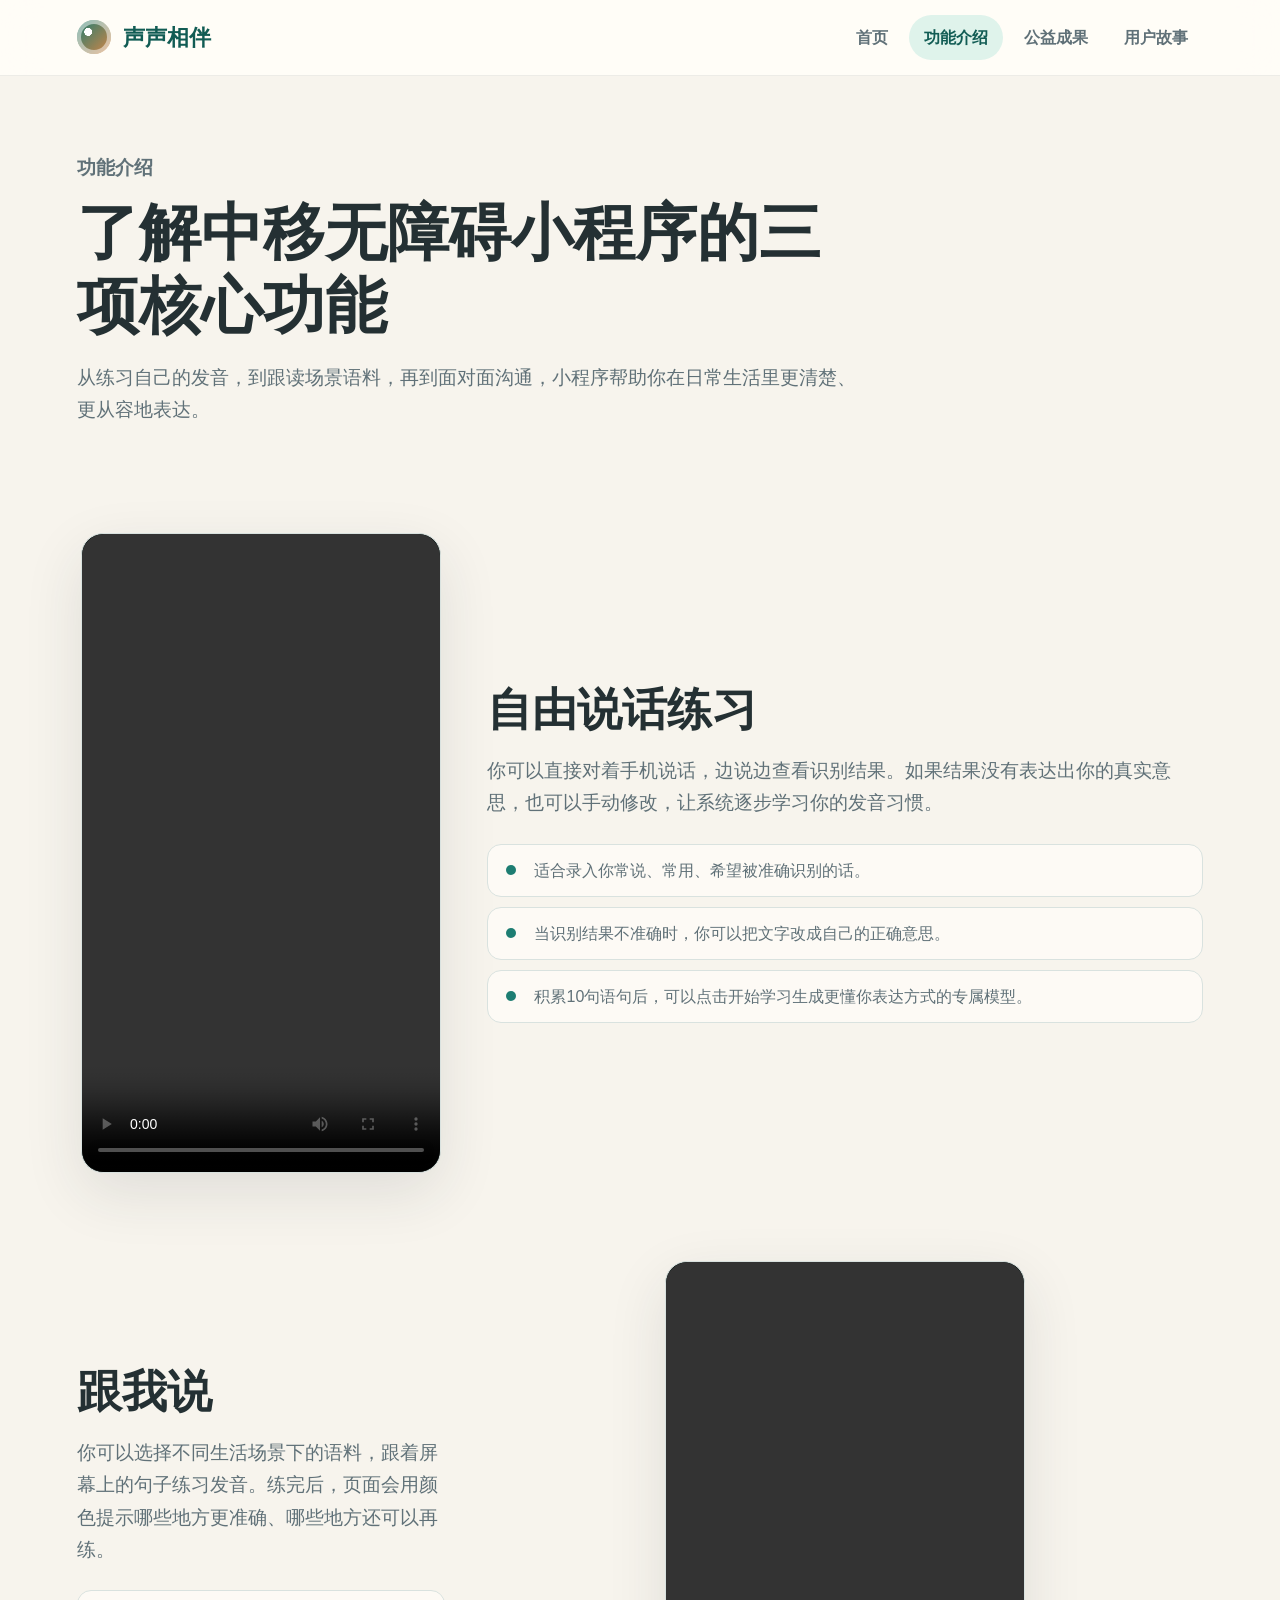
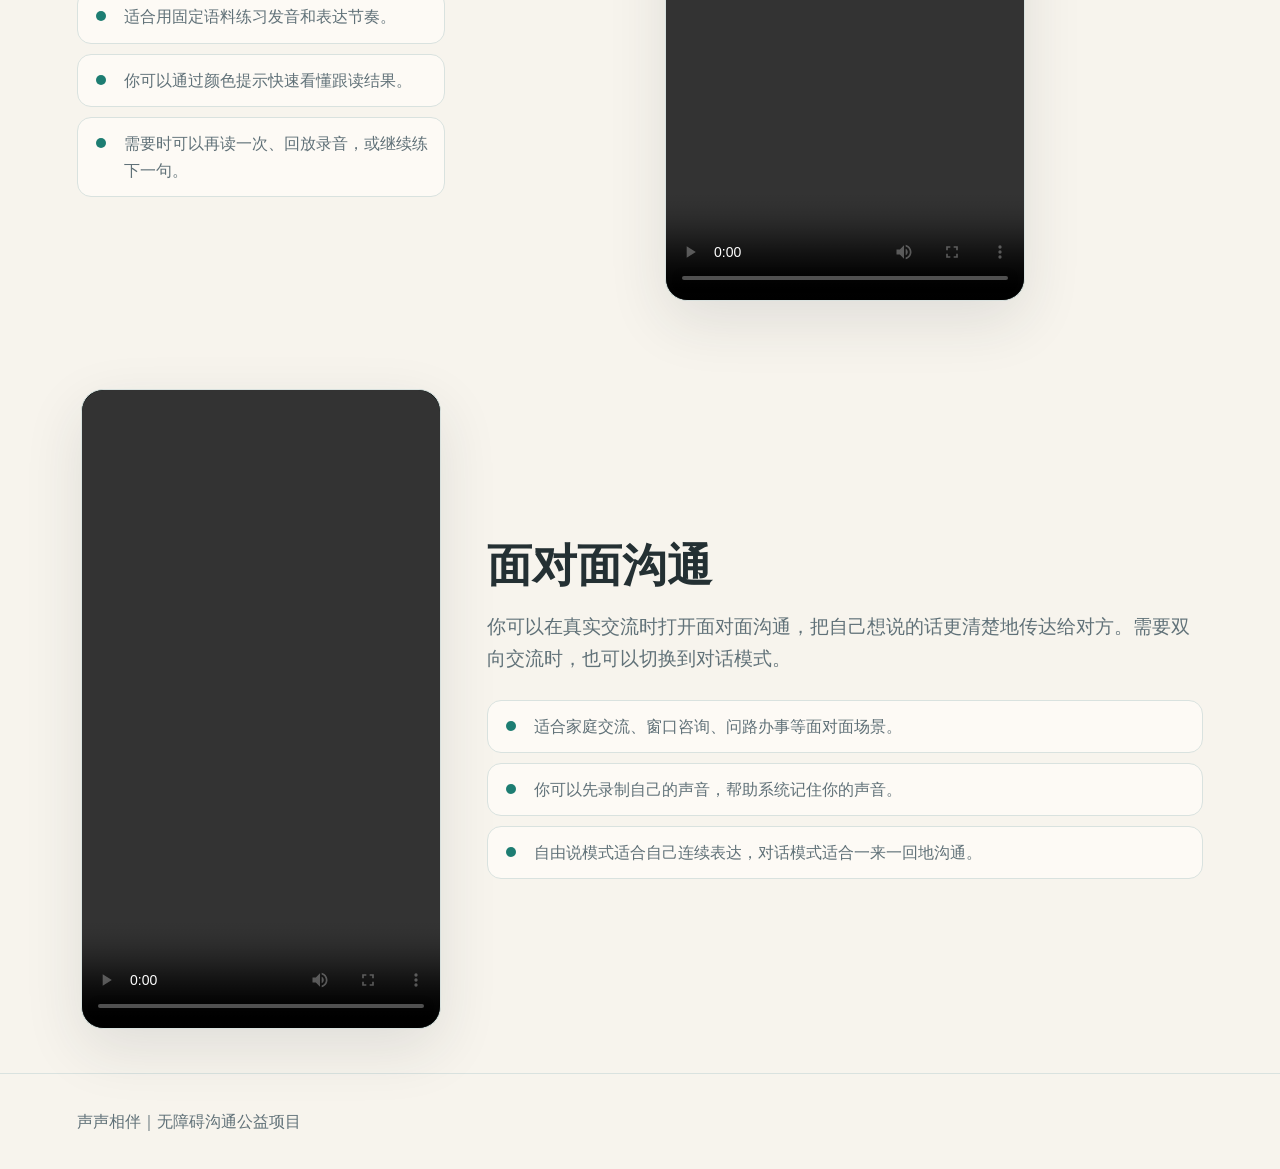
==== commit 0bd1ec8b: "feat: add feature demo videos" ====
--- a/features.html
+++ b/features.html
@@ -30,10 +30,11 @@
       </section>
 
       <section class="feature-detail" id="free-speech">
-        <div class="video-placeholder" data-video-label="自由说话练习" data-video-src="videos/free-speech-practice.mp4">
-          <div class="play-mark" aria-hidden="true"></div>
-          <p>视频待更新</p>
-          <span>这里将展示「自由说话练习」功能视频</span>
+        <div class="video-placeholder feature-video has-video">
+          <video controls preload="metadata" playsinline aria-label="自由说话练习功能视频">
+            <source src="videos/自由说话练习.mp4" type="video/mp4" />
+            当前浏览器不支持直接播放此视频。
+          </video>
         </div>
         <div class="detail-copy">
           <h2>自由说话练习</h2>
@@ -47,10 +48,11 @@
       </section>
 
       <section class="feature-detail reverse" id="follow-me">
-        <div class="video-placeholder" data-video-label="跟我说" data-video-src="videos/follow-me-say.mp4">
-          <div class="play-mark" aria-hidden="true"></div>
-          <p>视频待更新</p>
-          <span>这里将展示「跟我说」功能视频</span>
+        <div class="video-placeholder feature-video has-video">
+          <video controls preload="metadata" playsinline aria-label="跟我说功能视频">
+            <source src="videos/跟我说练习.mp4" type="video/mp4" />
+            当前浏览器不支持直接播放此视频。
+          </video>
         </div>
         <div class="detail-copy">
           <h2>跟我说</h2>
@@ -64,10 +66,11 @@
       </section>
 
       <section class="feature-detail" id="face-to-face">
-        <div class="video-placeholder" data-video-label="面对面沟通" data-video-src="videos/face-to-face.mp4">
-          <div class="play-mark" aria-hidden="true"></div>
-          <p>视频待更新</p>
-          <span>这里将展示「面对面沟通」功能视频</span>
+        <div class="video-placeholder feature-video has-video">
+          <video controls preload="metadata" playsinline aria-label="面对面沟通功能视频">
+            <source src="videos/面对面沟通.mp4" type="video/mp4" />
+            当前浏览器不支持直接播放此视频。
+          </video>
         </div>
         <div class="detail-copy">
           <h2>面对面沟通</h2>
--- a/assets/styles.css
+++ b/assets/styles.css
@@ -558,7 +558,7 @@
 
 .feature-detail {
   display: grid;
-  grid-template-columns: minmax(0, 1.05fr) minmax(320px, 0.95fr);
+  grid-template-columns: minmax(260px, 0.68fr) minmax(0, 1.32fr);
   gap: 42px;
   align-items: center;
   padding: 44px 0;
@@ -586,6 +586,13 @@
   box-shadow: var(--shadow);
 }
 
+.feature-video {
+  width: min(100%, 360px);
+  aspect-ratio: 9 / 16;
+  min-height: 0;
+  justify-self: center;
+}
+
 .play-mark {
   width: 70px;
   height: 70px;
@@ -847,6 +854,28 @@
 .media-list strong {
   color: var(--ink);
   line-height: 1.5;
+}
+
+@media (max-width: 1060px) {
+  .hero,
+  .split-feature,
+  .coverage-feature,
+  .story-feature {
+    gap: 30px;
+  }
+
+  .split-feature {
+    grid-template-columns: minmax(0, 0.95fr) minmax(300px, 1.05fr);
+  }
+
+  .story-feature {
+    grid-template-columns: minmax(240px, 0.78fr) minmax(0, 1.22fr);
+  }
+
+  .feature-list a {
+    align-items: flex-start;
+    flex-direction: column;
+  }
 }
 
 .story-list {
@@ -1126,6 +1155,14 @@
     padding-top: 44px;
   }
 
+  .section-wrap {
+    padding: 58px 0;
+  }
+
+  .feature-video {
+    width: min(100%, 320px);
+  }
+
   .carousel-placeholder {
     min-height: 360px;
   }
@@ -1154,7 +1191,23 @@
   }
 
   h1 {
-    font-size: 42px;
+    font-size: 38px;
+  }
+
+  h2 {
+    font-size: 28px;
+  }
+
+  .hero-lede,
+  .page-hero p,
+  .section-heading p,
+  .split-feature p,
+  .detail-copy p {
+    font-size: 17px;
+  }
+
+  .button {
+    width: 100%;
   }
 
   .metric-row,
@@ -1176,7 +1229,7 @@
   }
 
   .carousel-slide img {
-    height: 300px;
+    height: 260px;
   }
 
   .carousel-placeholder strong {
@@ -1193,6 +1246,14 @@
     padding: 24px;
   }
 
+  .feature-video {
+    width: min(100%, 270px);
+  }
+
+  .qr-card {
+    padding: 20px;
+  }
+
   .activity-summary-panel {
     grid-template-columns: 1fr;
   }
@@ -1203,6 +1264,33 @@
   }
 }
 
+@media (max-width: 380px) {
+  .section-band,
+  .section-wrap,
+  .page-hero,
+  .feature-detail,
+  .coverage-feature,
+  .impact-dashboard,
+  .activity-overview,
+  .media-coverage,
+  .story-list,
+  .impact-preview {
+    width: min(100% - 24px, 1180px);
+  }
+
+  h1 {
+    font-size: 34px;
+  }
+
+  .carousel-slide img {
+    height: 230px;
+  }
+
+  .feature-video {
+    width: min(100%, 240px);
+  }
+}
+
 @media (prefers-reduced-motion: reduce) {
   html {
     scroll-behavior: auto;
